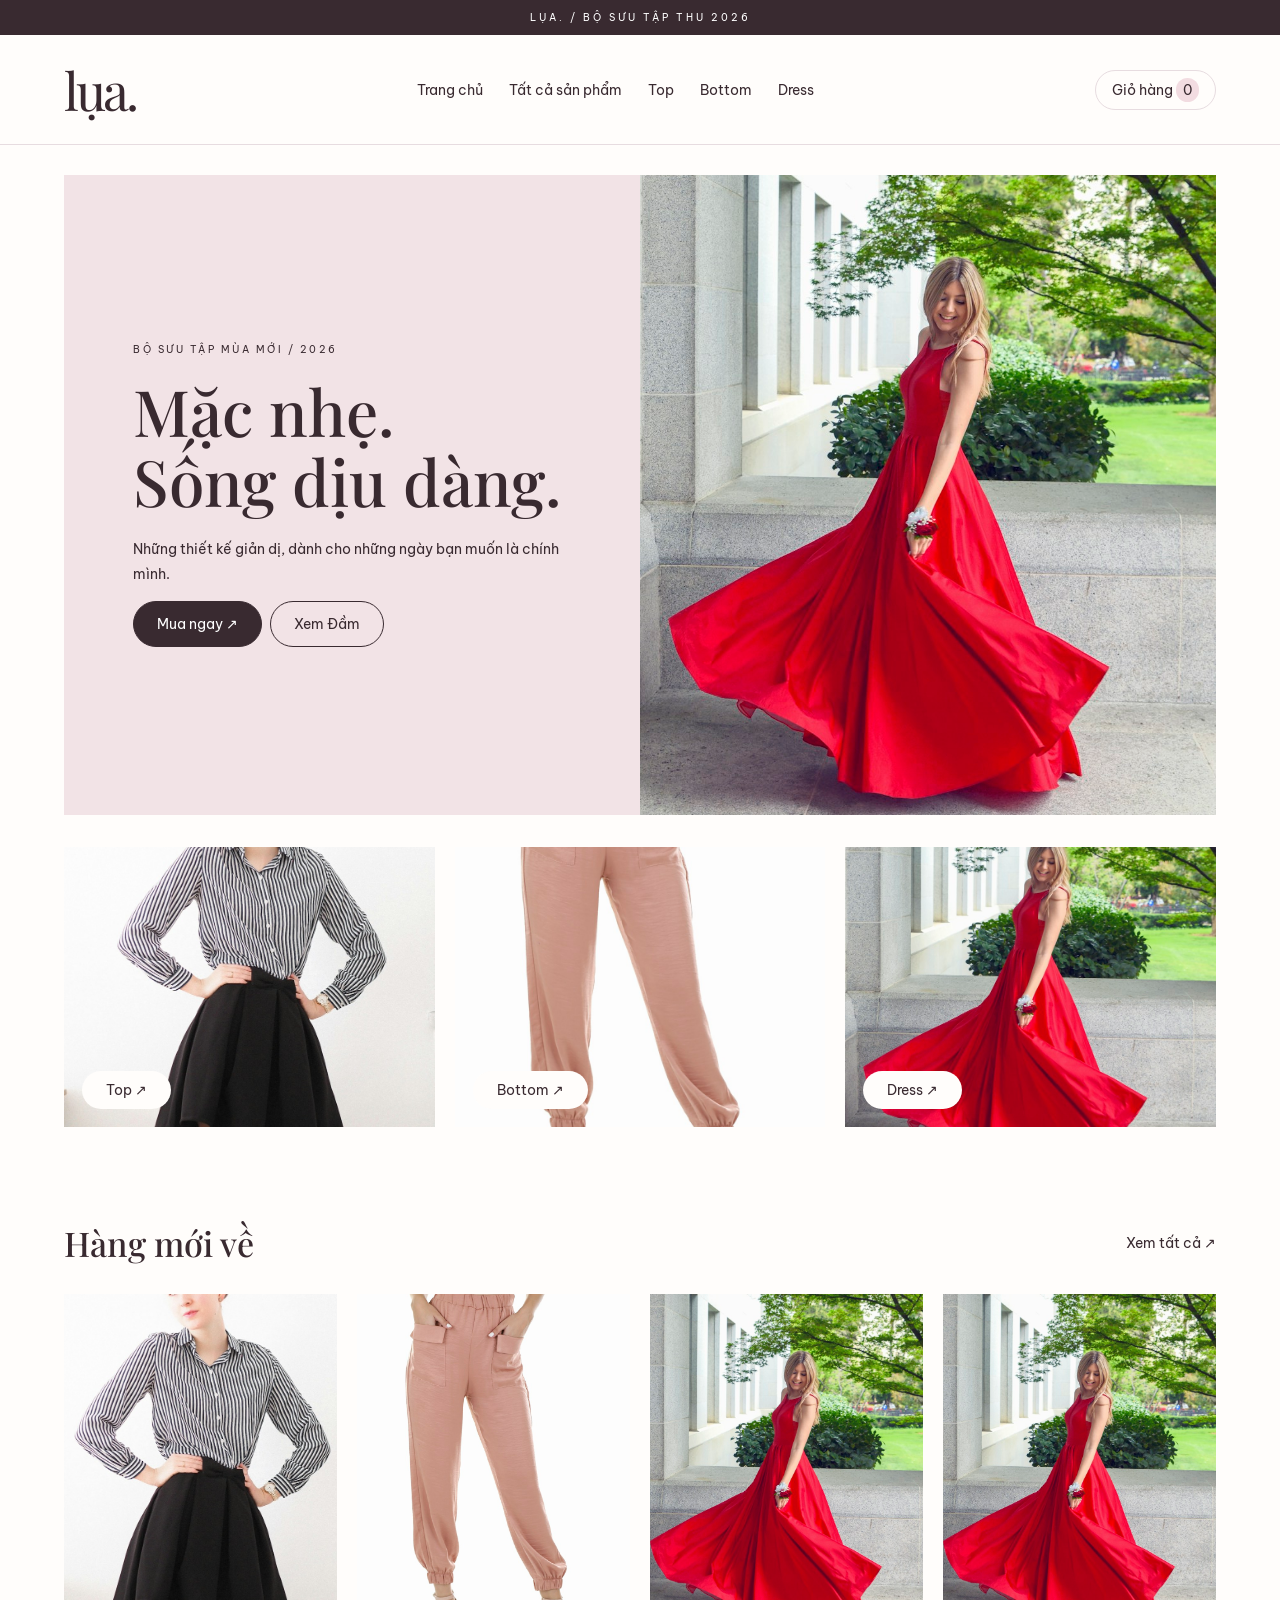
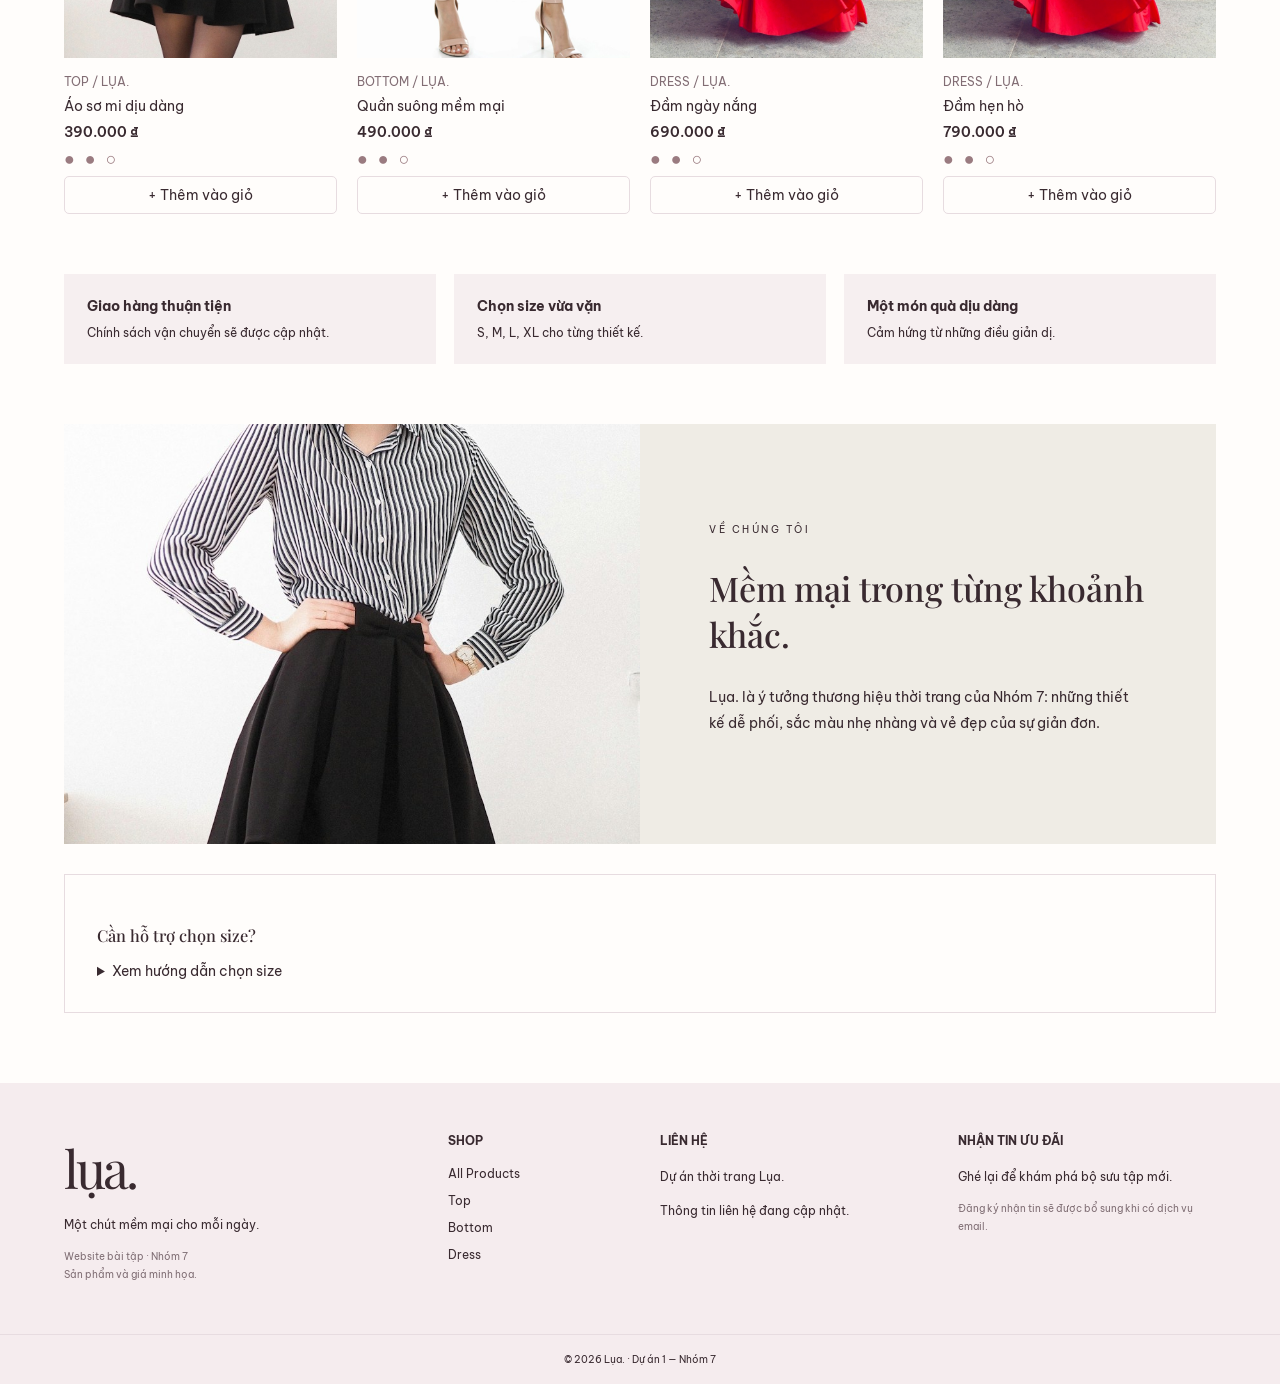
==== index.html @ cdf27c7c "Add Lua storefront pages, product filters and quick-add cart" ====
<!doctype html><html lang="vi"><head><meta charset="utf-8"><meta name="viewport" content="width=device-width,initial-scale=1"><title>Lụa. — Mặc nhẹ, sống dịu dàng</title><link rel="stylesheet" href="style.css"></head><body><div class="announcement">LỤA. / BỘ SƯU TẬP THU 2026</div><header><button id="menuButton" aria-label="Mở menu">☰</button><a class="logo" href="index.html">lụa.</a><nav><a href="index.html">Trang chủ</a><a href="all-products.html">Tất cả sản phẩm</a><a href="top.html">Top</a><a href="bottom.html">Bottom</a><a href="dress.html">Dress</a></nav><button id="bagButton" aria-label="Xem giỏ hàng">Giỏ hàng <span id="count">0</span></button></header><main id="main"></main><footer><div><a class="logo" href="index.html">lụa.</a><p>Một chút mềm mại cho mỗi ngày.</p><small>Website bài tập · Nhóm 7<br>Sản phẩm và giá minh họa.</small></div><div><b>SHOP</b><a href="all-products.html">All Products</a><a href="top.html">Top</a><a href="bottom.html">Bottom</a><a href="dress.html">Dress</a></div><div><b>LIÊN HỆ</b><p>Dự án thời trang Lụa.</p><p>Thông tin liên hệ đang cập nhật.</p></div><div><b>NHẬN TIN ƯU ĐÃI</b><p>Ghé lại để khám phá bộ sưu tập mới.</p><small>Đăng ký nhận tin sẽ được bổ sung khi có dịch vụ email.</small></div></footer><div class="copyright">© 2026 Lụa. · Dự án 1 — Nhóm 7</div><dialog id="menu"><button class="close" aria-label="Đóng">×</button><a class="logo" href="index.html">lụa.</a><nav><a href="index.html">Home</a><a href="all-products.html">All Products</a><a href="top.html">Top</a><a href="bottom.html">Bottom</a><a href="dress.html">Dress</a></nav></dialog><dialog id="quick"><button class="close" aria-label="Đóng">×</button><form id="addForm"><div id="quickInfo"></div><fieldset><legend>Chọn size</legend><div id="sizes"></div></fieldset><fieldset><legend>Màu sắc</legend><div id="colors"></div></fieldset><button class="primary wide">Thêm vào giỏ</button></form></dialog><dialog id="bag"><button class="close" aria-label="Đóng">×</button><h2>Giỏ hàng của bạn</h2><div id="bagItems"></div><p id="total"></p><p class="muted">Bản xem giỏ hàng để kiểm tra Quick add. Trang thanh toán do thành viên phụ trách tích hợp sau.</p><button class="primary" onclick="document.querySelector('#bag').close()">Tiếp tục mua sắm</button></dialog><div id="toast" role="status"></div><script src="app.js"></script></body></html>
---- style.css ----
@import url('https://fonts.googleapis.com/css2?family=Be+Vietnam+Pro:wght@400;500;600&family=Playfair+Display:wght@400;500;600&display=swap');
:root{--ink:#392a30;--pink:#f2dce1;--paper:#fffdfb;--line:#e7dce0;--accent:#804956}*{box-sizing:border-box}body{margin:0;background:var(--paper);color:var(--ink);font:14px 'Be Vietnam Pro',Arial,sans-serif}a{color:inherit;text-decoration:none}button,select,input{font:inherit}button,a,select{touch-action:manipulation}button{cursor:pointer;background:transparent;color:inherit;border:1px solid var(--line);padding:10px 16px;border-radius:30px}button:hover,a:hover{color:var(--accent)}button:focus-visible,a:focus-visible,select:focus-visible{outline:2px solid var(--accent);outline-offset:4px}.announcement{text-align:center;background:var(--ink);color:white;font-size:10px;letter-spacing:3px;padding:11px}header{display:flex;align-items:center;gap:32px;padding:20px 5%;border-bottom:1px solid var(--line)}.logo{font:52px 'Playfair Display',Georgia,serif;letter-spacing:-3px}header nav{display:flex;gap:26px;margin:auto}#menuButton{display:none}#count{background:var(--pink);padding:3px 7px;border-radius:20px}main{max-width:1440px;margin:auto;padding:30px 5% 70px}h1,h2,h3{font-family:'Playfair Display',Georgia,serif;font-weight:500}h1{font-size:clamp(38px,5vw,72px);line-height:1.1;margin:20px 0}h2{font-size:34px}p{line-height:1.8}.eyebrow{font-size:10px;letter-spacing:2.5px;text-transform:uppercase}.hero{display:grid;grid-template-columns:1fr 1fr;background:#f2e3e6;min-height:530px}.heroText{padding:65px 12%;align-self:center}.hero img{width:100%;height:100%;object-fit:cover;max-height:640px}.primary,.secondary{display:inline-block;padding:13px 23px;border-radius:28px;border:1px solid var(--ink)}.primary{background:var(--ink);color:white}.primary:hover{background:var(--accent);color:white}.secondary{margin-left:8px}.categories{display:grid;grid-template-columns:repeat(3,1fr);gap:20px;margin:32px 0 65px}.category{position:relative;overflow:hidden;background:var(--pink)}.category img{width:100%;height:280px;object-fit:cover;display:block;transition:transform .4s}.category:hover img{transform:scale(1.03)}.category span{position:absolute;bottom:18px;left:18px;background:var(--paper);padding:10px 24px;border-radius:30px}.sectionHeading{display:flex;justify-content:space-between;align-items:center}.grid{display:grid;grid-template-columns:repeat(4,1fr);gap:30px 20px}.product img{width:100%;aspect-ratio:3/4;object-fit:cover;background:var(--pink)}.product small{display:block;color:#826d74;margin-top:12px}.product h3{font:14px 'Be Vietnam Pro',Arial;margin:8px 0}.price{font-weight:600}.swatches{font-size:18px;color:#9a7b80;letter-spacing:3px;margin:6px 0}.product button{width:100%;border-radius:5px;padding:9px}.benefits{display:grid;grid-template-columns:repeat(3,1fr);gap:18px;margin:60px 0}.benefits div{background:#f6eff0;padding:23px}.benefits b{display:block;margin-bottom:8px}.story{display:grid;grid-template-columns:1fr 1fr;background:#efece5;align-items:center}.story img{width:100%;height:420px;object-fit:cover}.story div{padding:40px 12%}.help{padding:32px;border:1px solid var(--line);margin-top:30px}.help summary{cursor:pointer}.filters{display:flex;flex-wrap:wrap;align-items:center;gap:10px;margin:24px 0}.filters a{padding:10px 17px;border:1px solid var(--line);border-radius:30px}.filters .active,.size.active{background:var(--ink);color:white}.filterControls{display:flex;justify-content:space-between;gap:12px;flex-wrap:wrap;margin-bottom:25px}.size{border-radius:6px;padding:8px 12px}select{border:1px solid var(--line);padding:10px;background:white;border-radius:6px;color:var(--ink)}.load{display:block;margin:32px auto}.muted{font-size:12px;color:#806f75}.empty{padding:30px;grid-column:1/-1}footer{display:grid;grid-template-columns:2fr 1fr 1.5fr 1.5fr;gap:40px;background:#f5ecee;padding:50px 5%;font-size:12px}footer b{display:block;margin-bottom:18px}footer a:not(.logo){display:block;margin-bottom:12px}footer small{line-height:1.8;color:#806f75}.copyright{text-align:center;padding:18px;font-size:10px;background:#f5ecee;border-top:1px solid var(--line)}dialog{border:0;border-radius:15px;background:var(--paper);color:var(--ink);padding:28px;width:440px;max-width:95vw;max-height:90vh}dialog::backdrop{background:#20181b88}.close{position:absolute;right:12px;top:10px;border:0;font-size:25px;padding:3px 10px}.quickInfo{display:flex;align-items:center;gap:18px;padding-right:25px}.quickInfo img{width:85px;height:110px;object-fit:cover}.quickInfo h3{font:16px 'Be Vietnam Pro',Arial}fieldset{border:0;padding:0;margin:22px 0}legend{margin-bottom:12px}fieldset label{display:inline-flex;margin-right:7px;cursor:pointer}fieldset input{accent-color:var(--accent)}fieldset label span{border:1px solid var(--line);padding:10px;border-radius:5px}fieldset input:checked+span{background:var(--ink);color:white}.wide{width:100%}#toast{position:fixed;bottom:24px;left:50%;transform:translateX(-50%);padding:14px 24px;background:var(--ink);color:white;border-radius:30px;display:none;z-index:10}#menu nav{display:grid;gap:24px;margin:30px 0}.bagRow{display:flex;gap:12px;border-bottom:1px solid var(--line);padding:15px 0}.bagRow img{width:60px;height:80px;object-fit:cover}.bagRow button{font-size:11px;padding:6px 10px}.bagRow p{margin:5px 0}#total{font-weight:600}#bag h2{font-size:27px}
@media(max-width:800px){header{padding:13px 5%;justify-content:space-between;gap:8px}header nav{display:none}#menuButton{display:block;border:0;padding:8px}.logo{font-size:38px}#bagButton{font-size:11px;padding:8px}main{padding:16px 4% 35px}.hero{grid-template-columns:1fr;padding:16px;border-radius:14px;gap:20px;min-height:0}.heroText{padding:12px 0}.hero h1{font-size:39px}.hero img{height:300px;border-radius:9px}.categories{gap:10px;margin:18px 0 32px}.category{border-radius:8px}.category img{height:150px}.category span{font-size:11px;padding:6px 12px;left:8px;bottom:10px}.grid{grid-template-columns:repeat(2,minmax(0,1fr));gap:24px 12px}.product h3{font-size:12px}.sectionHeading h2{font-size:25px}.sectionHeading>a{font-size:11px}.benefits{grid-template-columns:1fr;margin:30px 0;gap:10px}.benefits div{padding:15px;border-radius:8px}.story{grid-template-columns:1fr}.story img{height:260px}.story div{padding:24px}.story h2{font-size:29px}.help{padding:20px}footer{grid-template-columns:1fr 1fr;gap:25px;padding:30px 5%}footer>div:first-child{grid-column:1/-1}.filters{gap:6px}.filters a{padding:8px 12px;font-size:12px}#quick{margin:auto 0 0;width:100%;max-width:100%;border-radius:15px 15px 0 0;padding:24px 20px}#menu{margin:0;height:100vh;max-height:100vh;width:80%;border-radius:0}.filterControls{font-size:12px}h1{font-size:36px}}

[hidden]{display:none!important}
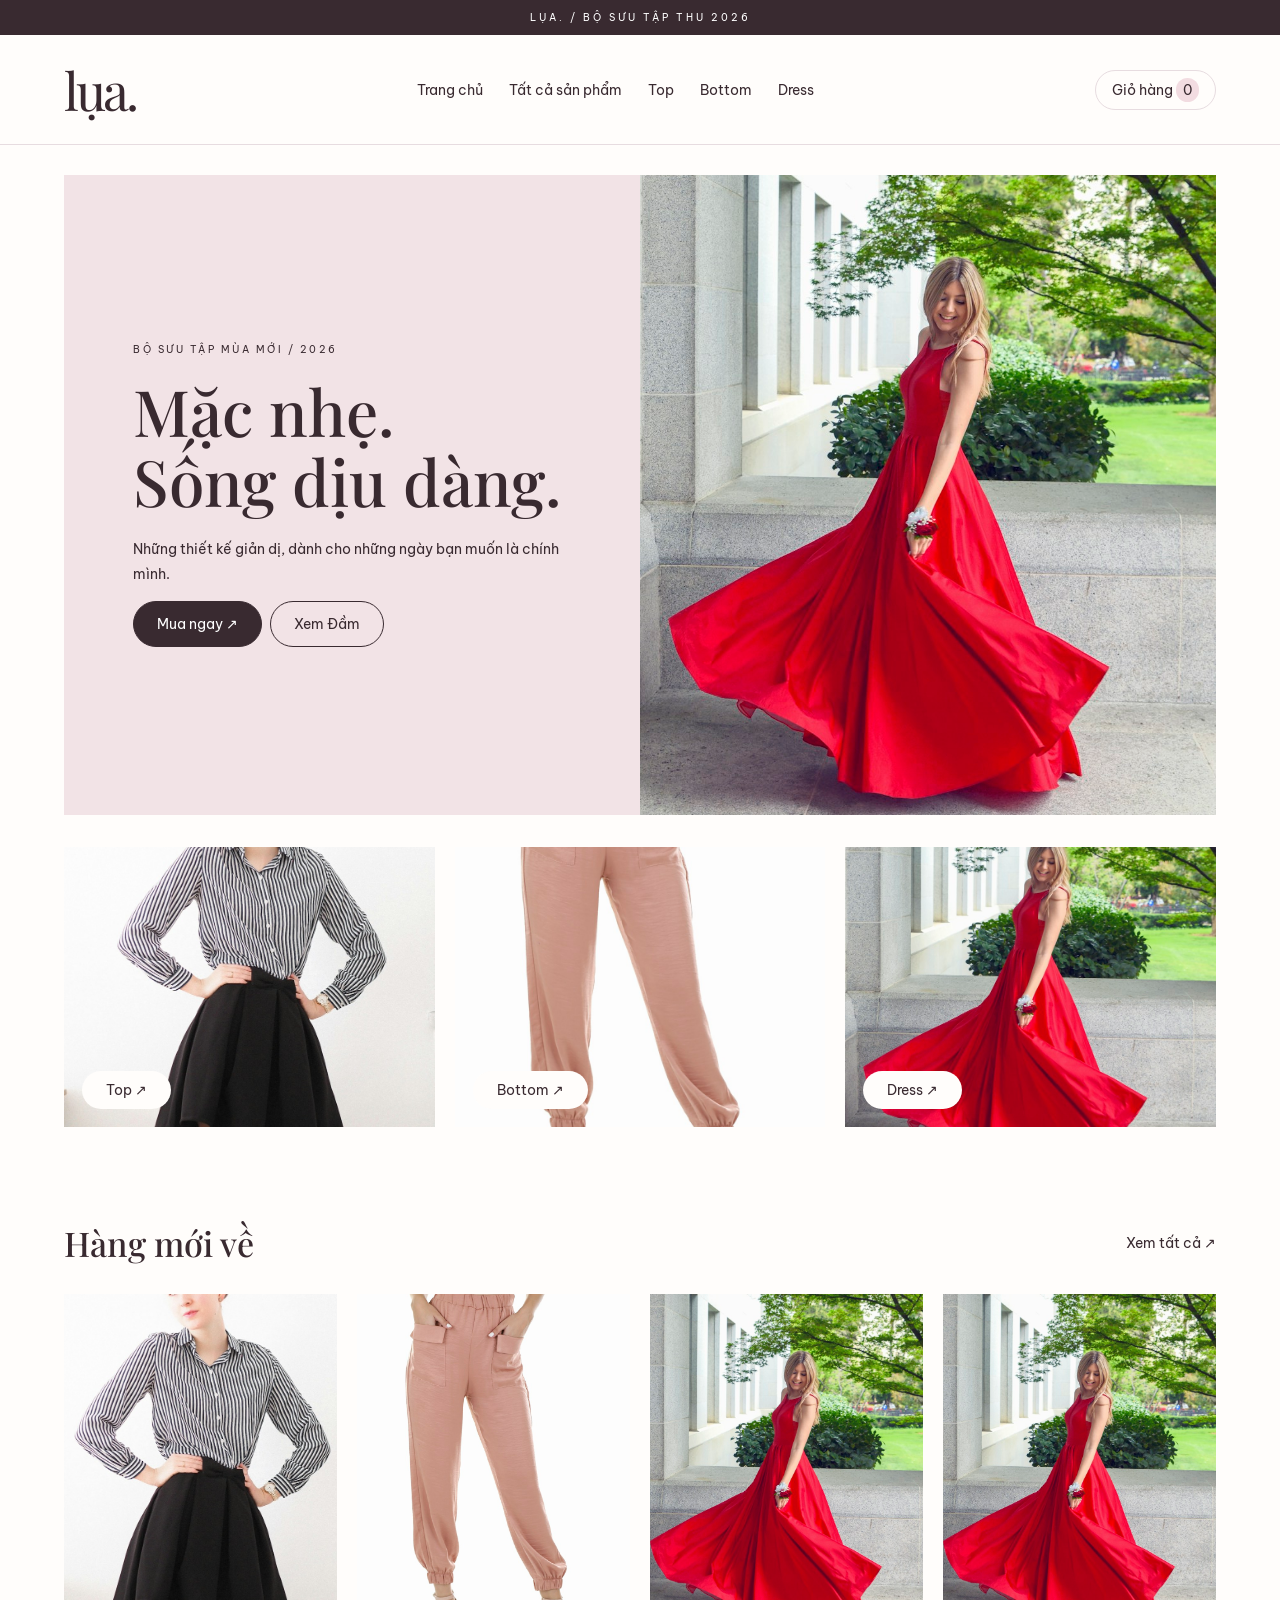
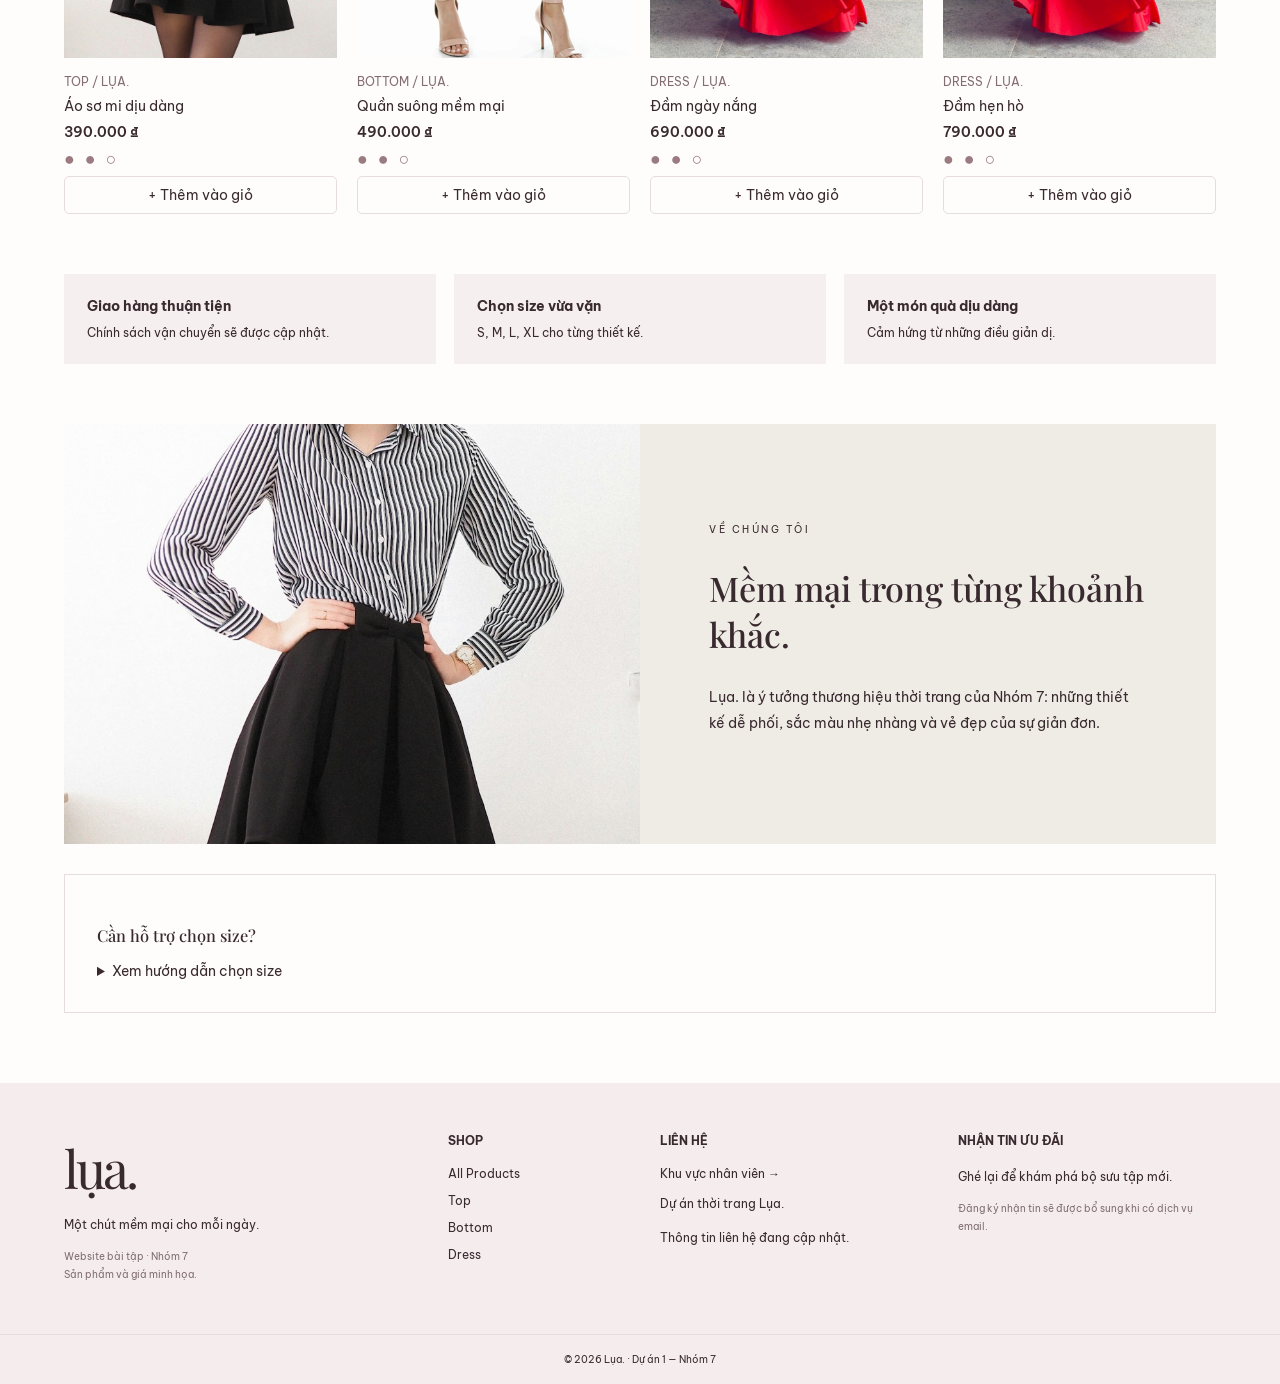
==== commit 829fd3d4: "Add staff POS, variant inventory, sample customers and shift reconciliation" ====
--- a/index.html
+++ b/index.html
@@ -1 +1 @@
-<!doctype html><html lang="vi"><head><meta charset="utf-8"><meta name="viewport" content="width=device-width,initial-scale=1"><title>Lụa. — Mặc nhẹ, sống dịu dàng</title><link rel="stylesheet" href="style.css"></head><body><div class="announcement">LỤA. / BỘ SƯU TẬP THU 2026</div><header><button id="menuButton" aria-label="Mở menu">☰</button><a class="logo" href="index.html">lụa.</a><nav><a href="index.html">Trang chủ</a><a href="all-products.html">Tất cả sản phẩm</a><a href="top.html">Top</a><a href="bottom.html">Bottom</a><a href="dress.html">Dress</a></nav><button id="bagButton" aria-label="Xem giỏ hàng">Giỏ hàng <span id="count">0</span></button></header><main id="main"></main><footer><div><a class="logo" href="index.html">lụa.</a><p>Một chút mềm mại cho mỗi ngày.</p><small>Website bài tập · Nhóm 7<br>Sản phẩm và giá minh họa.</small></div><div><b>SHOP</b><a href="all-products.html">All Products</a><a href="top.html">Top</a><a href="bottom.html">Bottom</a><a href="dress.html">Dress</a></div><div><b>LIÊN HỆ</b><p>Dự án thời trang Lụa.</p><p>Thông tin liên hệ đang cập nhật.</p></div><div><b>NHẬN TIN ƯU ĐÃI</b><p>Ghé lại để khám phá bộ sưu tập mới.</p><small>Đăng ký nhận tin sẽ được bổ sung khi có dịch vụ email.</small></div></footer><div class="copyright">© 2026 Lụa. · Dự án 1 — Nhóm 7</div><dialog id="menu"><button class="close" aria-label="Đóng">×</button><a class="logo" href="index.html">lụa.</a><nav><a href="index.html">Home</a><a href="all-products.html">All Products</a><a href="top.html">Top</a><a href="bottom.html">Bottom</a><a href="dress.html">Dress</a></nav></dialog><dialog id="quick"><button class="close" aria-label="Đóng">×</button><form id="addForm"><div id="quickInfo"></div><fieldset><legend>Chọn size</legend><div id="sizes"></div></fieldset><fieldset><legend>Màu sắc</legend><div id="colors"></div></fieldset><button class="primary wide">Thêm vào giỏ</button></form></dialog><dialog id="bag"><button class="close" aria-label="Đóng">×</button><h2>Giỏ hàng của bạn</h2><div id="bagItems"></div><p id="total"></p><p class="muted">Bản xem giỏ hàng để kiểm tra Quick add. Trang thanh toán do thành viên phụ trách tích hợp sau.</p><button class="primary" onclick="document.querySelector('#bag').close()">Tiếp tục mua sắm</button></dialog><div id="toast" role="status"></div><script src="app.js"></script></body></html>
+<!doctype html><html lang="vi"><head><meta charset="utf-8"><meta name="viewport" content="width=device-width,initial-scale=1"><title>Lụa. — Mặc nhẹ, sống dịu dàng</title><link rel="stylesheet" href="style.css"></head><body><div class="announcement">LỤA. / BỘ SƯU TẬP THU 2026</div><header><button id="menuButton" aria-label="Mở menu">☰</button><a class="logo" href="index.html">lụa.</a><nav><a href="index.html">Trang chủ</a><a href="all-products.html">Tất cả sản phẩm</a><a href="top.html">Top</a><a href="bottom.html">Bottom</a><a href="dress.html">Dress</a></nav><button id="bagButton" aria-label="Xem giỏ hàng">Giỏ hàng <span id="count">0</span></button></header><main id="main"></main><footer><div><a class="logo" href="index.html">lụa.</a><p>Một chút mềm mại cho mỗi ngày.</p><small>Website bài tập · Nhóm 7<br>Sản phẩm và giá minh họa.</small></div><div><b>SHOP</b><a href="all-products.html">All Products</a><a href="top.html">Top</a><a href="bottom.html">Bottom</a><a href="dress.html">Dress</a></div><div><b>LIÊN HỆ</b><a href="staff.html">Khu vực nhân viên →</a><p>Dự án thời trang Lụa.</p><p>Thông tin liên hệ đang cập nhật.</p></div><div><b>NHẬN TIN ƯU ĐÃI</b><p>Ghé lại để khám phá bộ sưu tập mới.</p><small>Đăng ký nhận tin sẽ được bổ sung khi có dịch vụ email.</small></div></footer><div class="copyright">© 2026 Lụa. · Dự án 1 — Nhóm 7</div><dialog id="menu"><button class="close" aria-label="Đóng">×</button><a class="logo" href="index.html">lụa.</a><nav><a href="index.html">Home</a><a href="all-products.html">All Products</a><a href="top.html">Top</a><a href="bottom.html">Bottom</a><a href="dress.html">Dress</a></nav></dialog><dialog id="quick"><button class="close" aria-label="Đóng">×</button><form id="addForm"><div id="quickInfo"></div><fieldset><legend>Chọn size</legend><div id="sizes"></div></fieldset><fieldset><legend>Màu sắc</legend><div id="colors"></div></fieldset><button class="primary wide">Thêm vào giỏ</button></form></dialog><dialog id="bag"><button class="close" aria-label="Đóng">×</button><h2>Giỏ hàng của bạn</h2><div id="bagItems"></div><p id="total"></p><p class="muted">Bản xem giỏ hàng để kiểm tra Quick add. Trang thanh toán do thành viên phụ trách tích hợp sau.</p><button class="primary" onclick="document.querySelector('#bag').close()">Tiếp tục mua sắm</button></dialog><div id="toast" role="status"></div><script src="app.js"></script></body></html>
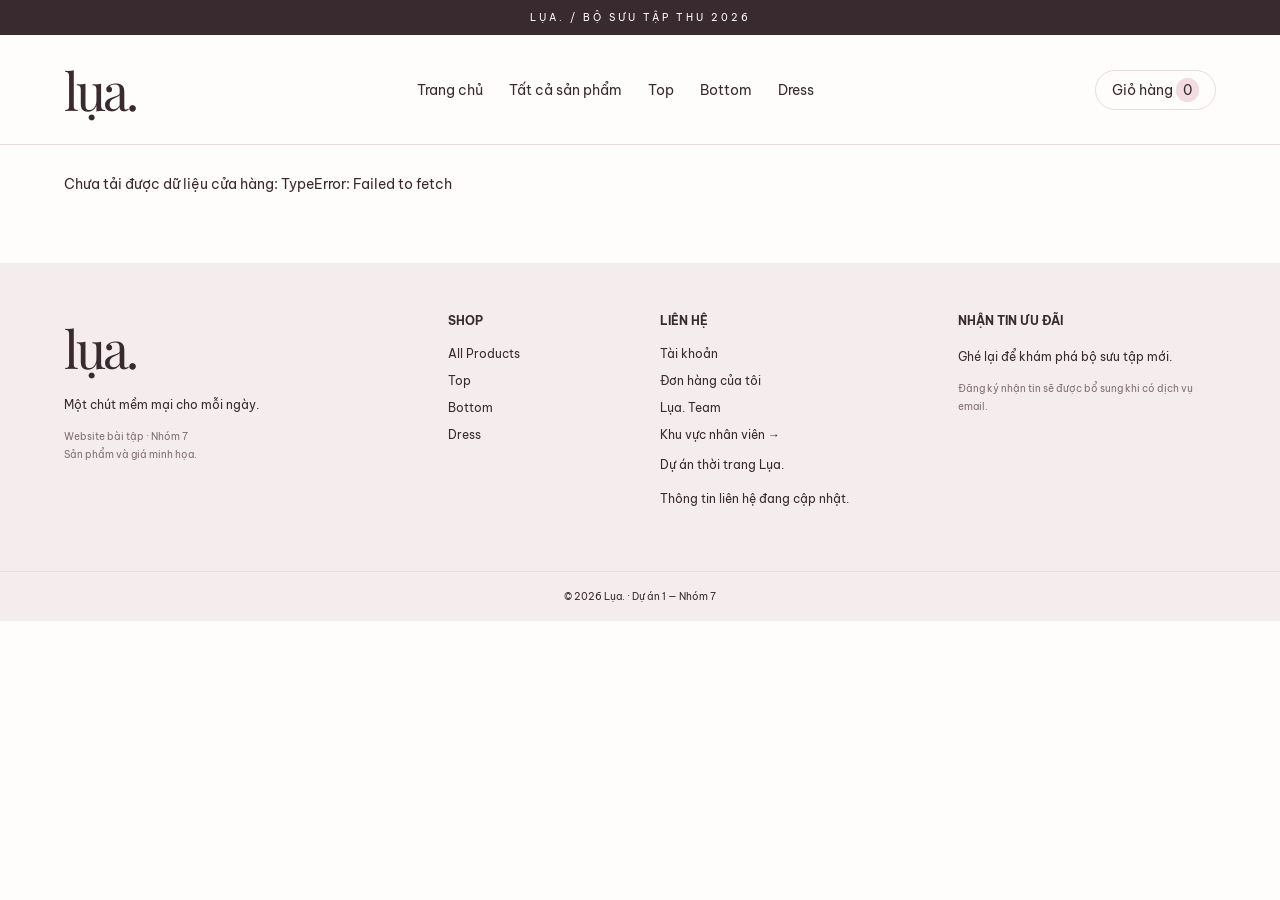
==== commit 5df9445d: "Connect storefront and staff app to Supabase auth and shared authorized shop operations" ====
--- a/index.html
+++ b/index.html
@@ -1 +1 @@
-<!doctype html><html lang="vi"><head><meta charset="utf-8"><meta name="viewport" content="width=device-width,initial-scale=1"><title>Lụa. — Mặc nhẹ, sống dịu dàng</title><link rel="stylesheet" href="style.css"></head><body><div class="announcement">LỤA. / BỘ SƯU TẬP THU 2026</div><header><button id="menuButton" aria-label="Mở menu">☰</button><a class="logo" href="index.html">lụa.</a><nav><a href="index.html">Trang chủ</a><a href="all-products.html">Tất cả sản phẩm</a><a href="top.html">Top</a><a href="bottom.html">Bottom</a><a href="dress.html">Dress</a></nav><button id="bagButton" aria-label="Xem giỏ hàng">Giỏ hàng <span id="count">0</span></button></header><main id="main"></main><footer><div><a class="logo" href="index.html">lụa.</a><p>Một chút mềm mại cho mỗi ngày.</p><small>Website bài tập · Nhóm 7<br>Sản phẩm và giá minh họa.</small></div><div><b>SHOP</b><a href="all-products.html">All Products</a><a href="top.html">Top</a><a href="bottom.html">Bottom</a><a href="dress.html">Dress</a></div><div><b>LIÊN HỆ</b><a href="staff.html">Khu vực nhân viên →</a><p>Dự án thời trang Lụa.</p><p>Thông tin liên hệ đang cập nhật.</p></div><div><b>NHẬN TIN ƯU ĐÃI</b><p>Ghé lại để khám phá bộ sưu tập mới.</p><small>Đăng ký nhận tin sẽ được bổ sung khi có dịch vụ email.</small></div></footer><div class="copyright">© 2026 Lụa. · Dự án 1 — Nhóm 7</div><dialog id="menu"><button class="close" aria-label="Đóng">×</button><a class="logo" href="index.html">lụa.</a><nav><a href="index.html">Home</a><a href="all-products.html">All Products</a><a href="top.html">Top</a><a href="bottom.html">Bottom</a><a href="dress.html">Dress</a></nav></dialog><dialog id="quick"><button class="close" aria-label="Đóng">×</button><form id="addForm"><div id="quickInfo"></div><fieldset><legend>Chọn size</legend><div id="sizes"></div></fieldset><fieldset><legend>Màu sắc</legend><div id="colors"></div></fieldset><button class="primary wide">Thêm vào giỏ</button></form></dialog><dialog id="bag"><button class="close" aria-label="Đóng">×</button><h2>Giỏ hàng của bạn</h2><div id="bagItems"></div><p id="total"></p><p class="muted">Bản xem giỏ hàng để kiểm tra Quick add. Trang thanh toán do thành viên phụ trách tích hợp sau.</p><button class="primary" onclick="document.querySelector('#bag').close()">Tiếp tục mua sắm</button></dialog><div id="toast" role="status"></div><script src="app.js"></script></body></html>
+<!doctype html><html lang="vi"><head><meta charset="utf-8"><meta name="viewport" content="width=device-width,initial-scale=1"><title>Lụa. — Mặc nhẹ, sống dịu dàng</title><link rel="stylesheet" href="style.css"></head><body><div class="announcement">LỤA. / BỘ SƯU TẬP THU 2026</div><header><button id="menuButton" aria-label="Mở menu">☰</button><a class="logo" href="index.html">lụa.</a><nav><a href="index.html">Trang chủ</a><a href="all-products.html">Tất cả sản phẩm</a><a href="top.html">Top</a><a href="bottom.html">Bottom</a><a href="dress.html">Dress</a></nav><button id="bagButton" aria-label="Xem giỏ hàng">Giỏ hàng <span id="count">0</span></button></header><main id="main"></main><footer><div><a class="logo" href="index.html">lụa.</a><p>Một chút mềm mại cho mỗi ngày.</p><small>Website bài tập · Nhóm 7<br>Sản phẩm và giá minh họa.</small></div><div><b>SHOP</b><a href="all-products.html">All Products</a><a href="top.html">Top</a><a href="bottom.html">Bottom</a><a href="dress.html">Dress</a></div><div><b>LIÊN HỆ</b><a href="account/">Tài khoản</a><a href="checkout.html">Đơn hàng của tôi</a><a href="team/">Lụa. Team</a><a href="staff.html">Khu vực nhân viên →</a><p>Dự án thời trang Lụa.</p><p>Thông tin liên hệ đang cập nhật.</p></div><div><b>NHẬN TIN ƯU ĐÃI</b><p>Ghé lại để khám phá bộ sưu tập mới.</p><small>Đăng ký nhận tin sẽ được bổ sung khi có dịch vụ email.</small></div></footer><div class="copyright">© 2026 Lụa. · Dự án 1 — Nhóm 7</div><dialog id="menu"><button class="close" aria-label="Đóng">×</button><a class="logo" href="index.html">lụa.</a><nav><a href="index.html">Home</a><a href="all-products.html">All Products</a><a href="top.html">Top</a><a href="bottom.html">Bottom</a><a href="dress.html">Dress</a></nav></dialog><dialog id="quick"><button class="close" aria-label="Đóng">×</button><form id="addForm"><div id="quickInfo"></div><fieldset><legend>Chọn size</legend><div id="sizes"></div></fieldset><fieldset><legend>Màu sắc</legend><div id="colors"></div></fieldset><button class="primary wide">Thêm vào giỏ</button></form></dialog><dialog id="bag"><button class="close" aria-label="Đóng">×</button><h2>Giỏ hàng của bạn</h2><div id="bagItems"></div><p><a class="primary" href="checkout.html">Đặt hàng giao tận nơi →</a></p><p id="total"></p><p class="muted">Đơn giao hàng sẽ lưu vào hệ thống, chờ xác nhận và thu tiền khi giao.</p><button class="primary" onclick="document.querySelector('#bag').close()">Tiếp tục mua sắm</button></dialog><div id="toast" role="status"></div><script src="account/supabase-2.57.4.js"></script><script src="app.js"></script></body></html>
